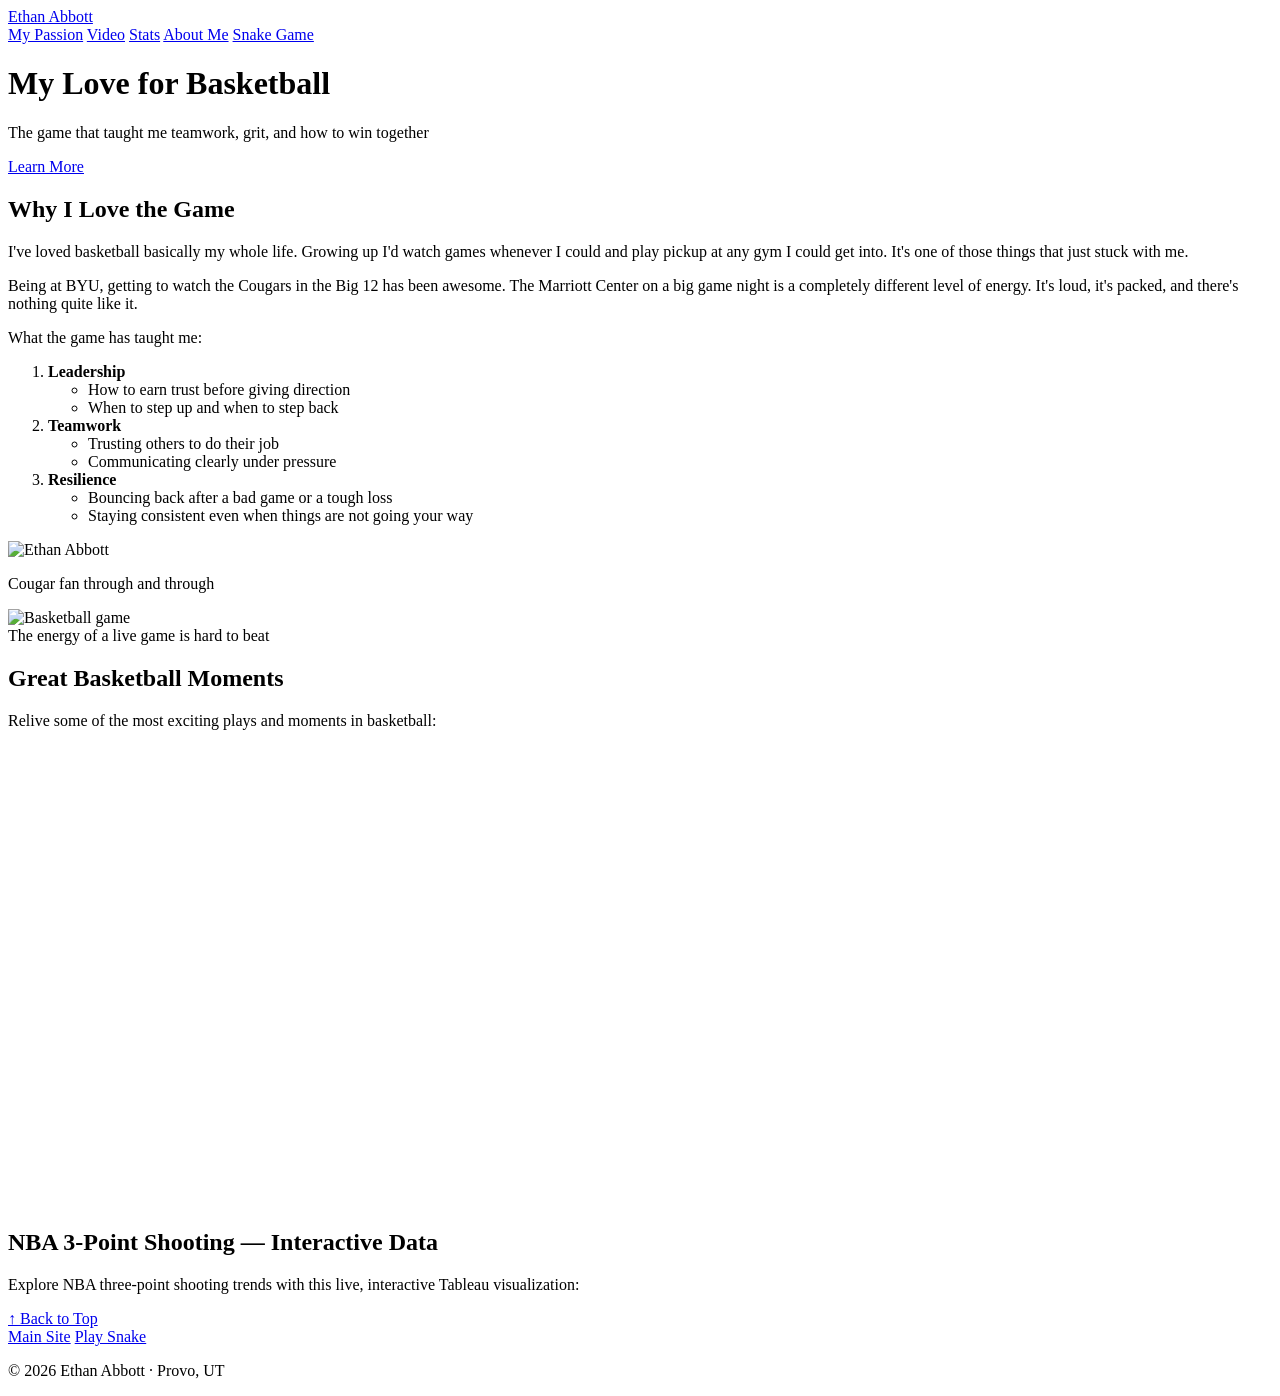
==== scratch.html @ e33ccd4f "Rename is201 final project/scratch.html to scratch.html" ====
<!DOCTYPE html>
<html lang="en">
<head>
    <meta charset="UTF-8">
    <meta name="viewport" content="width=device-width, initial-scale=1.0">
    <title>Basketball | Ethan Abbott</title>
    <link rel="stylesheet" href="scratch.css">
</head>
<body>

    <!-- ===== NAV ===== -->
    <nav id="top" class="scratch-nav">
        <div class="nav-inner">
            <a href="index.html" class="nav-brand">Ethan Abbott</a>
            <div class="nav-links">
                <a href="#passion">My Passion</a>
                <a href="#video-sec">Video</a>
                <a href="#tableau-sec">Stats</a>
                <a href="index.html">About Me</a>
                <a href="webapp.html" class="nav-cta">Snake Game</a>
            </div>
        </div>
    </nav>

    <!-- ===== HERO ===== -->
    <div class="hero-wrap">
        <div class="hero-inner">
            <h1>My Love for Basketball</h1>
            <p>The game that taught me teamwork, grit, and how to win together</p>
            <a href="#passion" class="hero-btn">Learn More</a>
        </div>
    </div>

    <!-- ===== PASSION SECTION ===== -->
    <div id="passion" class="sec-wrap">
        <div class="sec-inner">

            <div class="sec-head"><h2>Why I Love the Game</h2></div>

            <div class="two-col">
                <div class="col-text">
                    <p>
                        I've loved basketball basically my whole life. Growing up I'd watch games whenever I could
                        and play pickup at any gym I could get into. It's one of those things that just stuck with me.
                    </p>
                    <p>
                        Being at BYU, getting to watch the Cougars in the Big 12 has been awesome. The Marriott Center
                        on a big game night is a completely different level of energy. It's loud, it's packed, and
                        there's nothing quite like it.
                    </p>
                    <p>What the game has taught me:</p>
                    <ol class="fav-list">
                        <li><strong>Leadership</strong>
                            <ul class="player-list">
                                <li>How to earn trust before giving direction</li>
                                <li>When to step up and when to step back</li>
                            </ul>
                        </li>
                        <li><strong>Teamwork</strong>
                            <ul class="player-list">
                                <li>Trusting others to do their job</li>
                                <li>Communicating clearly under pressure</li>
                            </ul>
                        </li>
                        <li><strong>Resilience</strong>
                            <ul class="player-list">
                                <li>Bouncing back after a bad game or a tough loss</li>
                                <li>Staying consistent even when things are not going your way</li>
                            </ul>
                        </li>
                    </ol>
                </div>
                <div class="col-photo">
                    <img src="images/ethan.jpg" alt="Ethan Abbott" class="profile-pic">
                    <p class="photo-cap">Cougar fan through and through</p>
                </div>
            </div>
        </div>
    </div>

    <!-- ===== COURT IMAGE ===== -->
    <div class="full-img-wrap">
        <img
            src="https://upload.wikimedia.org/wikipedia/commons/thumb/7/73/Chicago_Bulls_vs_Detroit_Pistons_January_2019_%2847097406321%29.jpg/1280px-Chicago_Bulls_vs_Detroit_Pistons_January_2019_%2847097406321%29.jpg"
            alt="Basketball game"
            class="full-img">
        <div class="full-img-caption">The energy of a live game is hard to beat</div>
    </div>

    <!-- ===== YOUTUBE VIDEO (RUBRIC) ===== -->
    <div id="video-sec" class="sec-wrap alt">
        <div class="sec-inner">
            <div class="sec-head"><h2>Great Basketball Moments</h2></div>
            <p class="sec-intro">Relive some of the most exciting plays and moments in basketball:</p>
            <div class="video-box">
                <!-- RUBRIC: Embedded YouTube video -->
                <iframe
                    width="100%"
                    height="460"
                    src="https://www.youtube.com/embed/CkHQBQyDBLs"
                    title="Basketball Highlights"
                    frameborder="0"
                    allow="accelerometer; autoplay; clipboard-write; encrypted-media; gyroscope; picture-in-picture; web-share"
                    allowfullscreen>
                </iframe>
            </div>
        </div>
    </div>

    <!-- ===== TABLEAU (RUBRIC) ===== -->
    <div id="tableau-sec" class="sec-wrap">
        <div class="sec-inner">
            <div class="sec-head"><h2>NBA 3-Point Shooting &mdash; Interactive Data</h2></div>
            <p class="sec-intro">
                Explore NBA three-point shooting trends with this live, interactive Tableau visualization:
            </p>
            <div class="tableau-box">
                <!-- RUBRIC: Live interactive Tableau graph -->
                <div class='tableauPlaceholder' id='viz1' style='position:relative; width:100%;'>
                    <noscript>
                        <a href='#'>
                            <img alt='NBA 3 Pointers' src='https://public.tableau.com/static/images/NB/NBA3Pointers_15548396360400/Sheet2/1_rss.png' style='border:none' />
                        </a>
                    </noscript>
                    <object class='tableauViz' style='display:none; width:100%;'>
                        <param name='host_url' value='https%3A%2F%2Fpublic.tableau.com%2F' />
                        <param name='embed_code_version' value='3' />
                        <param name='site_root' value='' />
                        <param name='name' value='NBA3Pointers_15548396360400/Sheet2' />
                        <param name='tabs' value='no' />
                        <param name='toolbar' value='yes' />
                        <param name='animate_transition' value='yes' />
                        <param name='display_static_image' value='yes' />
                        <param name='display_spinner' value='yes' />
                        <param name='display_overlay' value='yes' />
                        <param name='display_count' value='yes' />
                        <param name='language' value='en-US' />
                    </object>
                </div>
                <script type='text/javascript'>
                    var divElement = document.getElementById('viz1');
                    var vizElement = divElement.getElementsByTagName('object')[0];
                    vizElement.style.width  = '100%';
                    vizElement.style.height = (divElement.offsetWidth * 0.75) + 'px';
                    var scriptElement = document.createElement('script');
                    scriptElement.src = 'https://public.tableau.com/javascripts/api/viz_v1.js';
                    vizElement.parentNode.insertBefore(scriptElement, vizElement);
                </script>
            </div>
        </div>
    </div>

    <!-- ===== FOOTER (back to top anchor — RUBRIC) ===== -->
    <footer class="scratch-footer">
        <div class="footer-inner">
            <a href="#top" class="back-top">&#8593; Back to Top</a>
            <div class="footer-links">
                <a href="index.html">Main Site</a>
                <a href="webapp.html">Play Snake</a>
            </div>
            <p class="footer-copy">&copy; 2026 Ethan Abbott &middot; Provo, UT</p>
        </div>
    </footer>

</body>
</html>
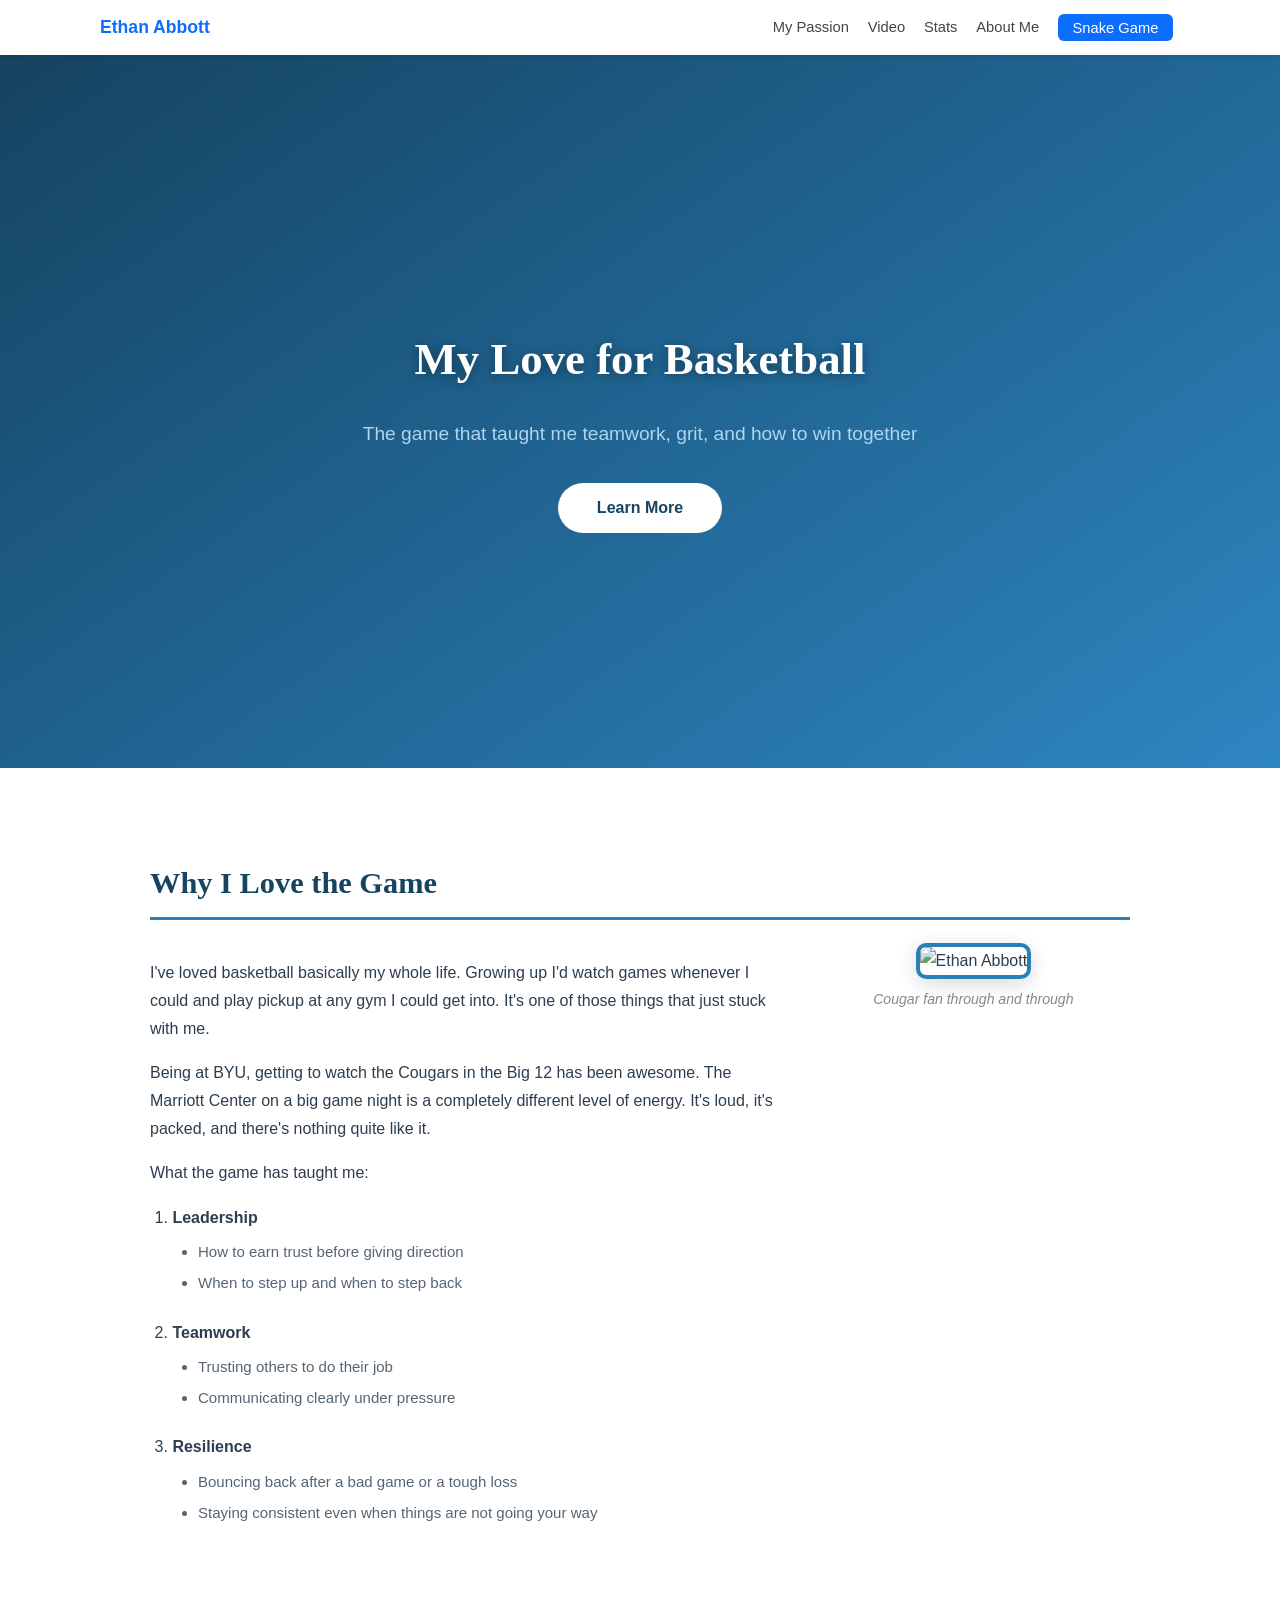
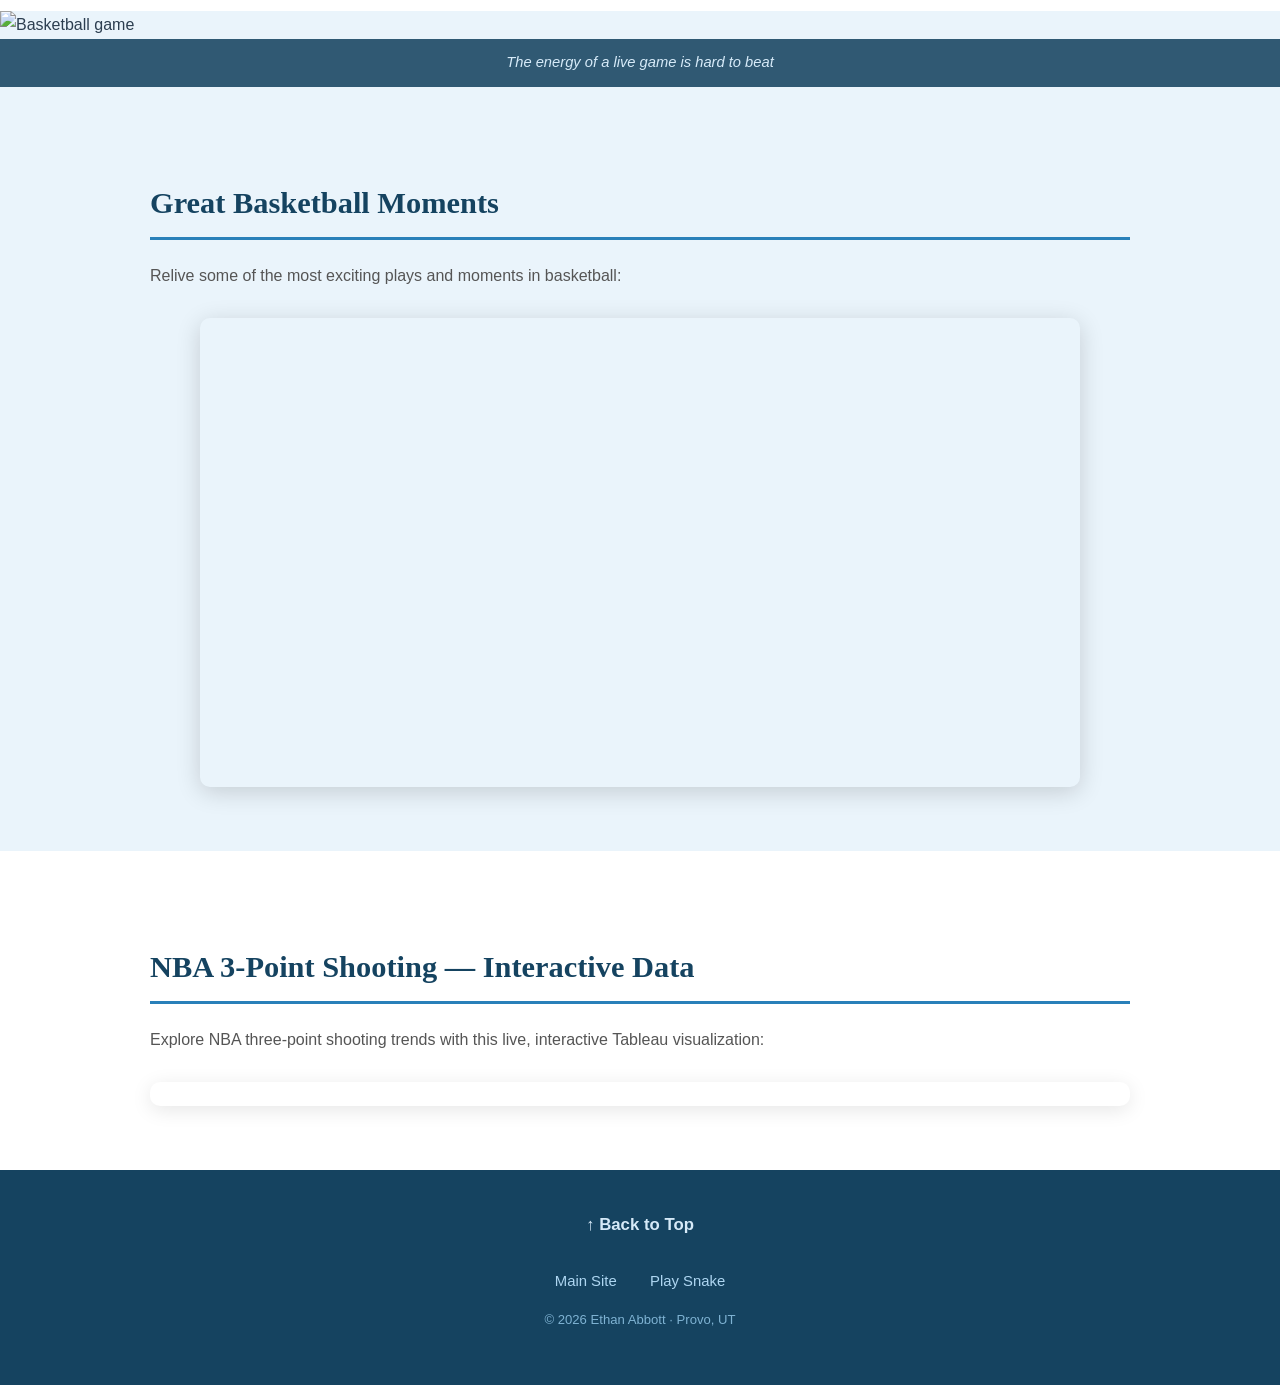
==== commit 2445c3fa: "Update scratch.html" ====
--- a/scratch.html
+++ b/scratch.html
@@ -71,7 +71,7 @@
                     </ol>
                 </div>
                 <div class="col-photo">
-                    <img src="images/ethan.jpg" alt="Ethan Abbott" class="profile-pic">
+                    <img src="images/Ethan.png" alt="Ethan Abbott" class="profile-pic">
                     <p class="photo-cap">Cougar fan through and through</p>
                 </div>
             </div>
--- a/scratch.css
+++ b/scratch.css
@@ -0,0 +1,323 @@
+/* ================================================
+   Scratch Page Stylesheet (Custom CSS 2)
+   Ethan Abbott — Basketball
+   ================================================ */
+
+/* 1. Global / Body */
+body {
+    margin: 0;
+    padding: 0;
+    font-family: 'Arial', Helvetica, sans-serif;
+    background-color: #eaf4fb;     /* RUBRIC: custom background color */
+    color: #2c3e50;
+    line-height: 1.75;
+}
+
+/* 2. Navigation */
+.scratch-nav {
+    background-color: #ffffff;
+    padding: 0.75rem 1.5rem;
+    position: sticky;
+    top: 0;
+    z-index: 999;
+    box-shadow: 0 1px 6px rgba(0,0,0,0.1);
+}
+
+.nav-inner {
+    max-width: 1080px;
+    margin: 0 auto;
+    display: flex;
+    justify-content: space-between;
+    align-items: center;
+    flex-wrap: wrap;
+    gap: 0.5rem;
+}
+
+.nav-brand {
+    color: #0d6efd;
+    font-weight: 700;
+    font-size: 1.1rem;
+    font-family: 'Arial', sans-serif;
+    text-decoration: none;
+}
+
+.nav-links a {
+    color: #444;
+    text-decoration: none;
+    margin: 0 0.45rem;
+    font-size: 0.92rem;
+    font-weight: 500;
+    transition: color 0.2s;
+}
+
+.nav-links a:hover {
+    color: #0d6efd;
+}
+
+.nav-cta {
+    background-color: #0d6efd;
+    color: #ffffff !important;
+    padding: 0.35rem 0.9rem;
+    border-radius: 6px;
+    text-decoration: none !important;
+    font-weight: 600;
+}
+
+.nav-cta:hover {
+    background-color: #0b5ed7 !important;
+    color: #ffffff !important;
+}
+
+/* 3. Hero */
+.hero-wrap {
+    background: linear-gradient(145deg, #154360 0%, #1f618d 45%, #2e86c1 100%);
+    min-height: 65vh;
+    display: flex;
+    align-items: center;
+    justify-content: center;
+    text-align: center;
+    padding: 4rem 1.5rem;
+}
+
+.hero-inner {
+    max-width: 680px;
+}
+
+.hero-inner h1 {
+    font-family: 'Georgia', serif;
+    font-size: 2.8rem;
+    color: #ffffff;
+    margin-bottom: 0.7rem;
+    text-shadow: 0 2px 12px rgba(0,0,0,0.4);
+}
+
+.hero-inner p {
+    font-size: 1.2rem;
+    color: #aed6f1;
+    margin-bottom: 2rem;
+}
+
+.hero-btn {
+    display: inline-block;
+    background-color: #ffffff;
+    color: #154360;
+    padding: 0.7rem 2.4rem;
+    border-radius: 30px;
+    text-decoration: none;
+    font-weight: bold;
+    font-size: 1rem;
+    transition: background-color 0.2s, transform 0.15s;
+}
+
+.hero-btn:hover {
+    background-color: #aed6f1;
+    transform: scale(1.04);
+}
+
+/* 4. Section containers (3 divs for layout — RUBRIC) */
+.sec-wrap {
+    padding: 4rem 1.5rem;
+    background-color: #ffffff;
+}
+
+.sec-wrap.alt {
+    background-color: #eaf4fb;
+}
+
+.sec-inner {
+    max-width: 980px;
+    margin: 0 auto;
+}
+
+/* 5. Section headers */
+.sec-head h2 {
+    font-family: 'Georgia', serif;
+    font-size: 1.9rem;
+    color: #154360;
+    border-bottom: 3px solid #2980b9;
+    padding-bottom: 0.45rem;
+    margin-bottom: 1.4rem;
+}
+
+.sec-intro {
+    font-size: 1rem;
+    color: #555;
+    margin-bottom: 1.75rem;
+}
+
+/* 6. Two-column layout */
+.two-col {
+    display: flex;
+    gap: 2.5rem;
+    flex-wrap: wrap;
+    align-items: flex-start;
+}
+
+.col-text {
+    flex: 2;
+    min-width: 280px;
+}
+
+.col-text p {
+    margin-bottom: 1rem;
+}
+
+.col-photo {
+    flex: 1;
+    min-width: 180px;
+    text-align: center;
+}
+
+.profile-pic {
+    width: 100%;
+    max-width: 220px;
+    border-radius: 10px;
+    border: 4px solid #2980b9;
+    box-shadow: 0 5px 20px rgba(0,0,0,0.15);
+}
+
+.photo-cap {
+    margin-top: 0.5rem;
+    font-style: italic;
+    color: #888;
+    font-size: 0.88rem;
+}
+
+/* 7. Full-width image */
+.full-img-wrap {
+    overflow: hidden;
+}
+
+.full-img {
+    width: 100%;
+    max-height: 420px;
+    object-fit: cover;
+    display: block;
+}
+
+.full-img-caption {
+    background: rgba(21, 67, 96, 0.87);
+    color: #d6eaf8;
+    text-align: center;
+    padding: 0.7rem 1rem;
+    font-style: italic;
+    font-size: 0.92rem;
+}
+
+/* 8. Favorites list (ordered + nested unordered — RUBRIC) */
+.fav-list {
+    font-size: 1rem;
+    line-height: 1.85;
+    color: #2c3e50;
+    padding-left: 1.4rem;
+}
+
+.fav-list > li {
+    margin-bottom: 1.3rem;
+}
+
+.player-list {
+    list-style-type: disc;
+    margin-top: 0.35rem;
+    padding-left: 1.6rem;
+    color: #566573;
+    font-size: 0.94rem;
+}
+
+.player-list li {
+    margin-bottom: 0.2rem;
+}
+
+/* 9. Tips grid */
+.tips-grid {
+    display: grid;
+    grid-template-columns: repeat(auto-fit, minmax(210px, 1fr));
+    gap: 1.4rem;
+}
+
+.tip-card {
+    background-color: #eaf4fb;
+    border: 1px solid #aed6f1;
+    border-radius: 10px;
+    padding: 1.4rem;
+}
+
+.tip-card h3 {
+    font-size: 1rem;
+    color: #154360;
+    margin-bottom: 0.55rem;
+}
+
+.tip-card p {
+    font-size: 0.93rem;
+    color: #555;
+    margin: 0;
+}
+
+/* 10. Video */
+.video-box {
+    border-radius: 10px;
+    overflow: hidden;
+    box-shadow: 0 5px 25px rgba(0,0,0,0.16);
+    max-width: 880px;
+    margin: 0 auto;
+}
+
+/* 11. Tableau */
+.tableau-box {
+    border-radius: 10px;
+    overflow: hidden;
+    box-shadow: 0 4px 20px rgba(0,0,0,0.1);
+    background: #ffffff;
+    padding: 0.75rem;
+}
+
+/* 12. Footer */
+.scratch-footer {
+    background-color: #154360;
+    color: #aed6f1;
+    padding: 2.5rem 1.5rem;
+    text-align: center;
+}
+
+.footer-inner {
+    max-width: 700px;
+    margin: 0 auto;
+}
+
+.back-top {
+    display: inline-block;
+    color: #d6eaf8;
+    text-decoration: none;
+    font-size: 1.05rem;
+    font-weight: bold;
+    margin-bottom: 1rem;
+    transition: color 0.2s;
+}
+
+.back-top:hover {
+    color: #ffffff;
+}
+
+.footer-links {
+    margin: 0.7rem 0;
+}
+
+.footer-links a {
+    color: #aed6f1;
+    text-decoration: none;
+    margin: 0 0.9rem;
+    font-size: 0.93rem;
+    transition: color 0.2s;
+}
+
+.footer-links a:hover {
+    color: #ffffff;
+    text-decoration: underline;
+}
+
+.footer-copy {
+    margin-top: 0.9rem;
+    font-size: 0.82rem;
+    color: #7fb3d3;
+}
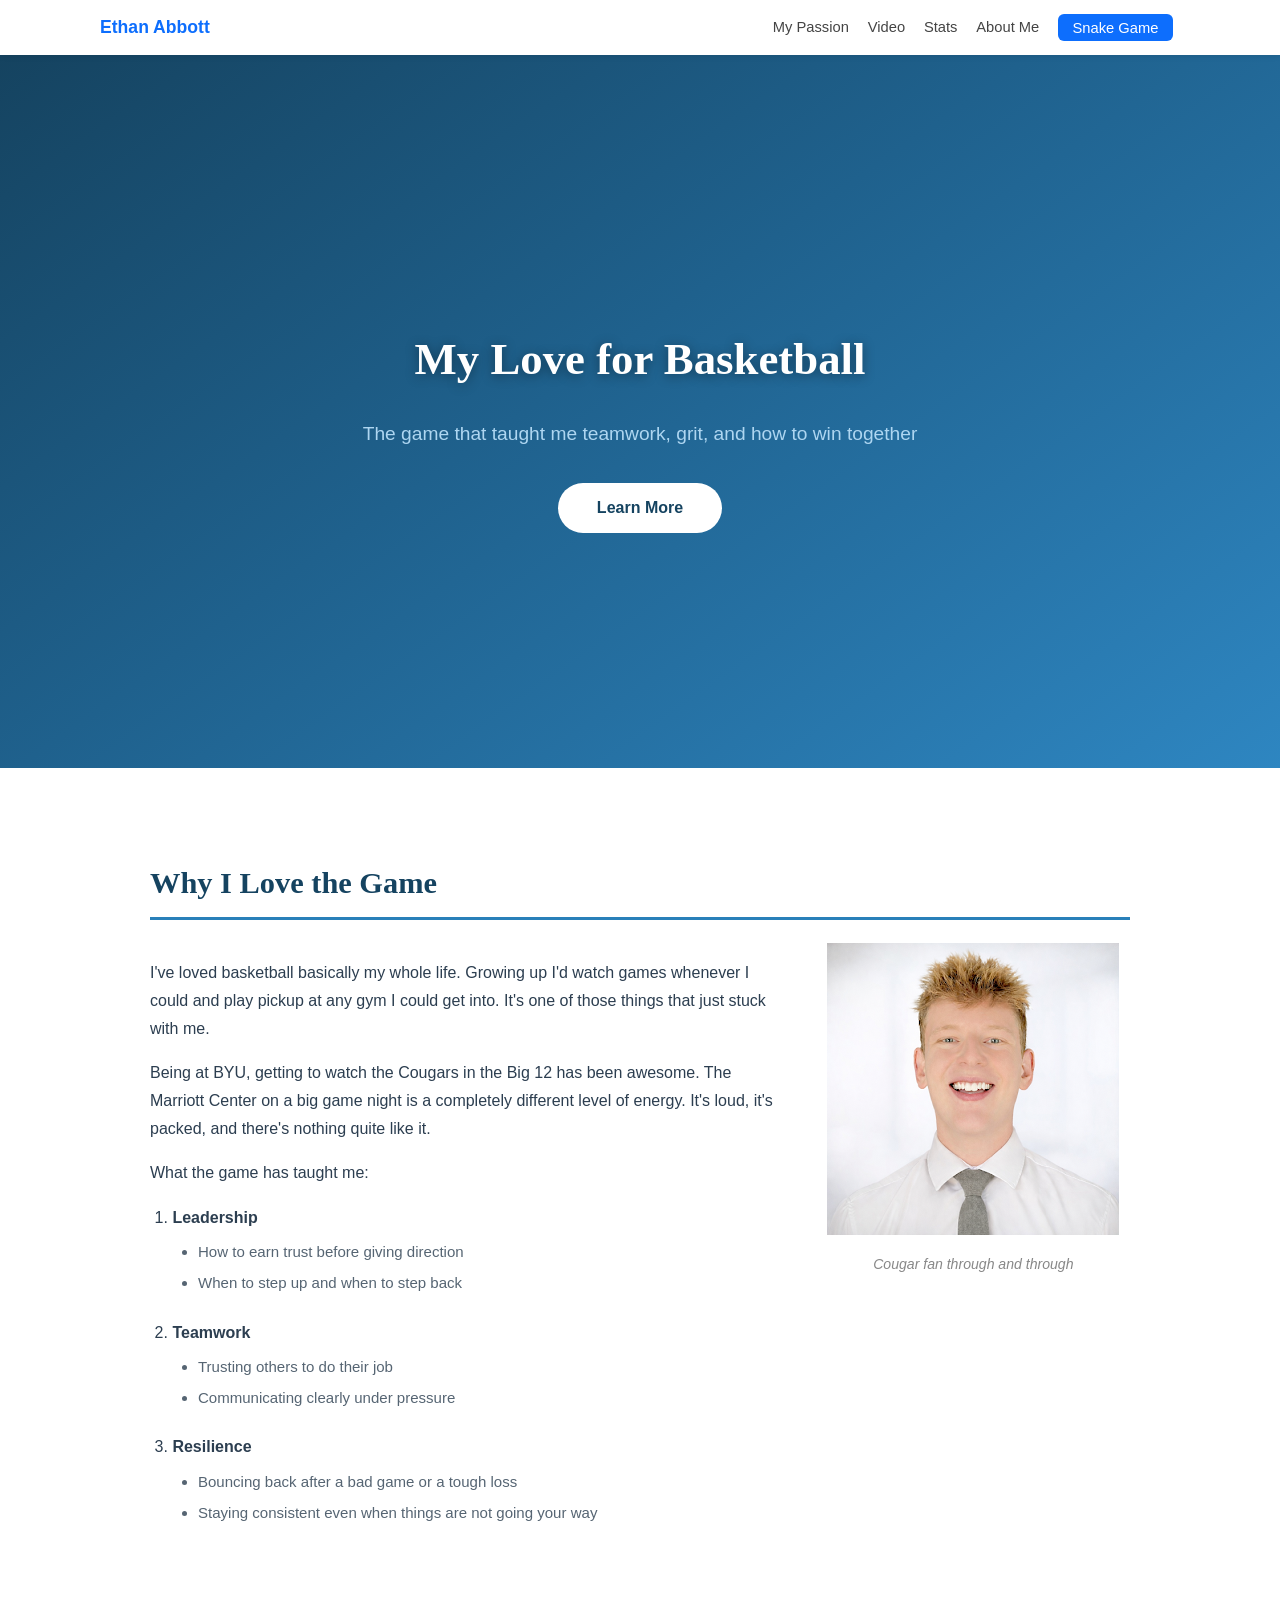
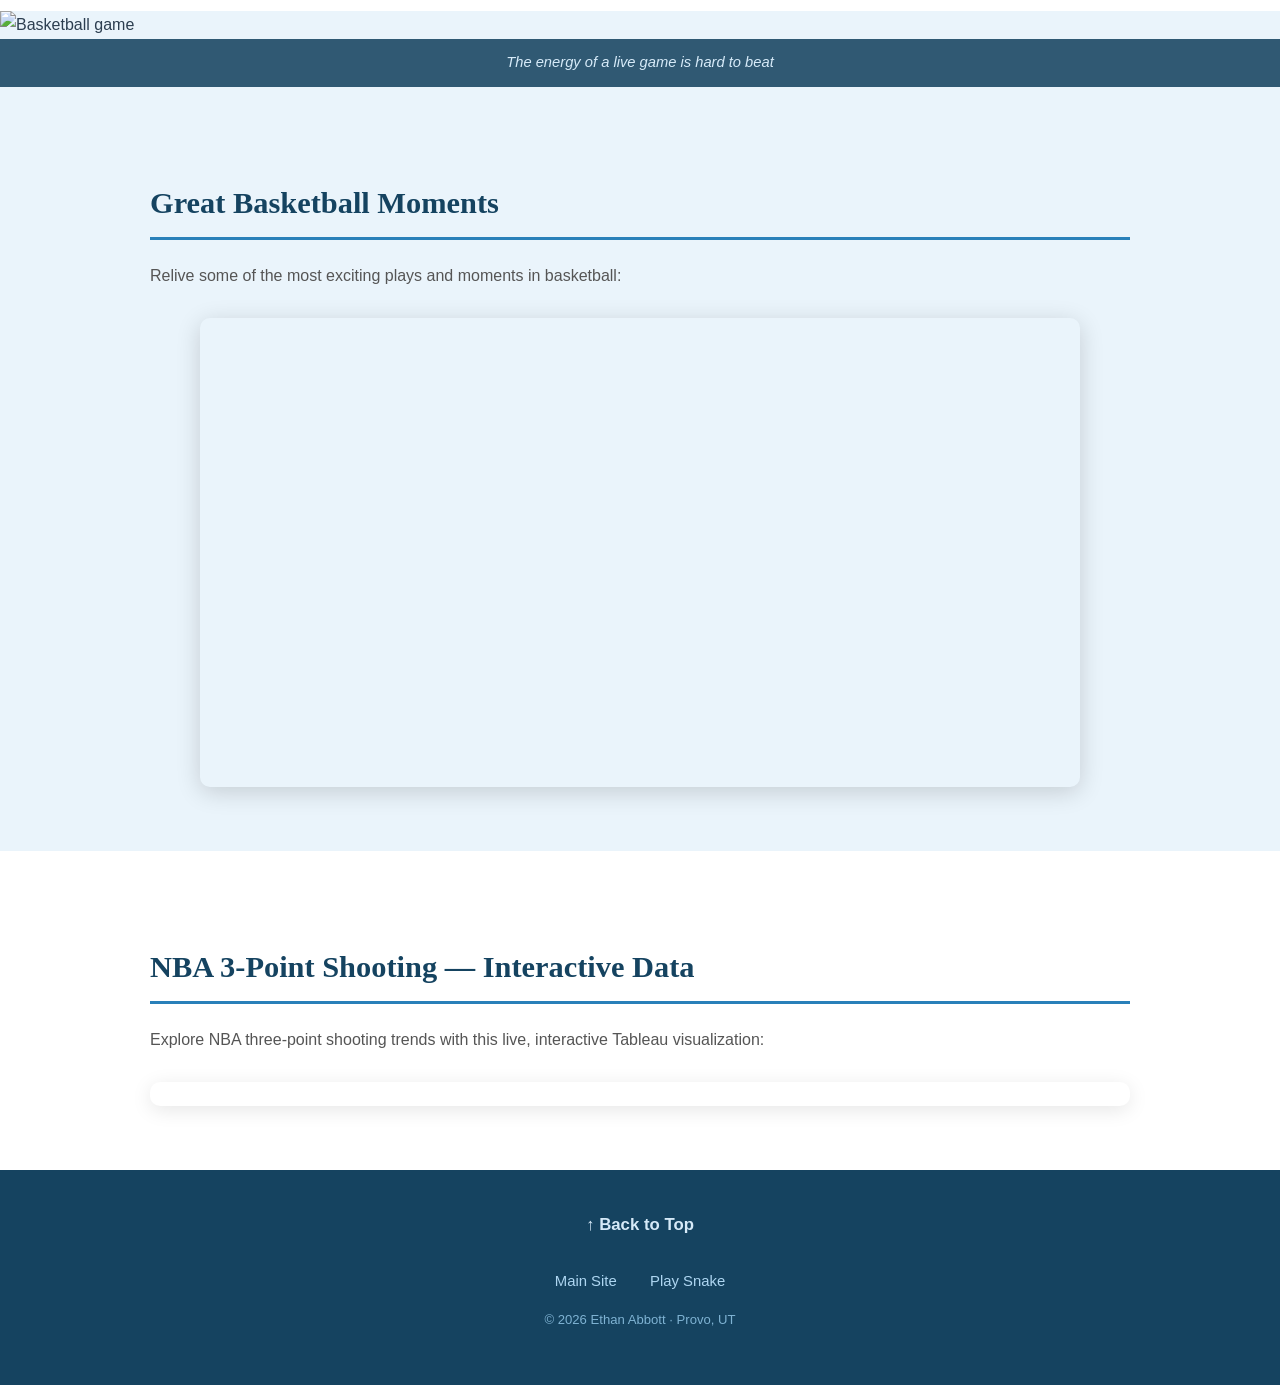
==== commit a3a68027: "Update scratch.html" ====
--- a/scratch.html
+++ b/scratch.html
@@ -71,7 +71,7 @@
                     </ol>
                 </div>
                 <div class="col-photo">
-                    <img src="images/Ethan.png" alt="Ethan Abbott" class="profile-pic">
+                    <img src="profile picture.png" alt="Ethan Abbott" class="profile-photo mb-4">
                     <p class="photo-cap">Cougar fan through and through</p>
                 </div>
             </div>
@@ -97,7 +97,7 @@
                 <iframe
                     width="100%"
                     height="460"
-                    src="https://www.youtube.com/embed/CkHQBQyDBLs"
+                    src="https://www.youtube.com/embed/waT_KFeffTs"
                     title="Basketball Highlights"
                     frameborder="0"
                     allow="accelerometer; autoplay; clipboard-write; encrypted-media; gyroscope; picture-in-picture; web-share"
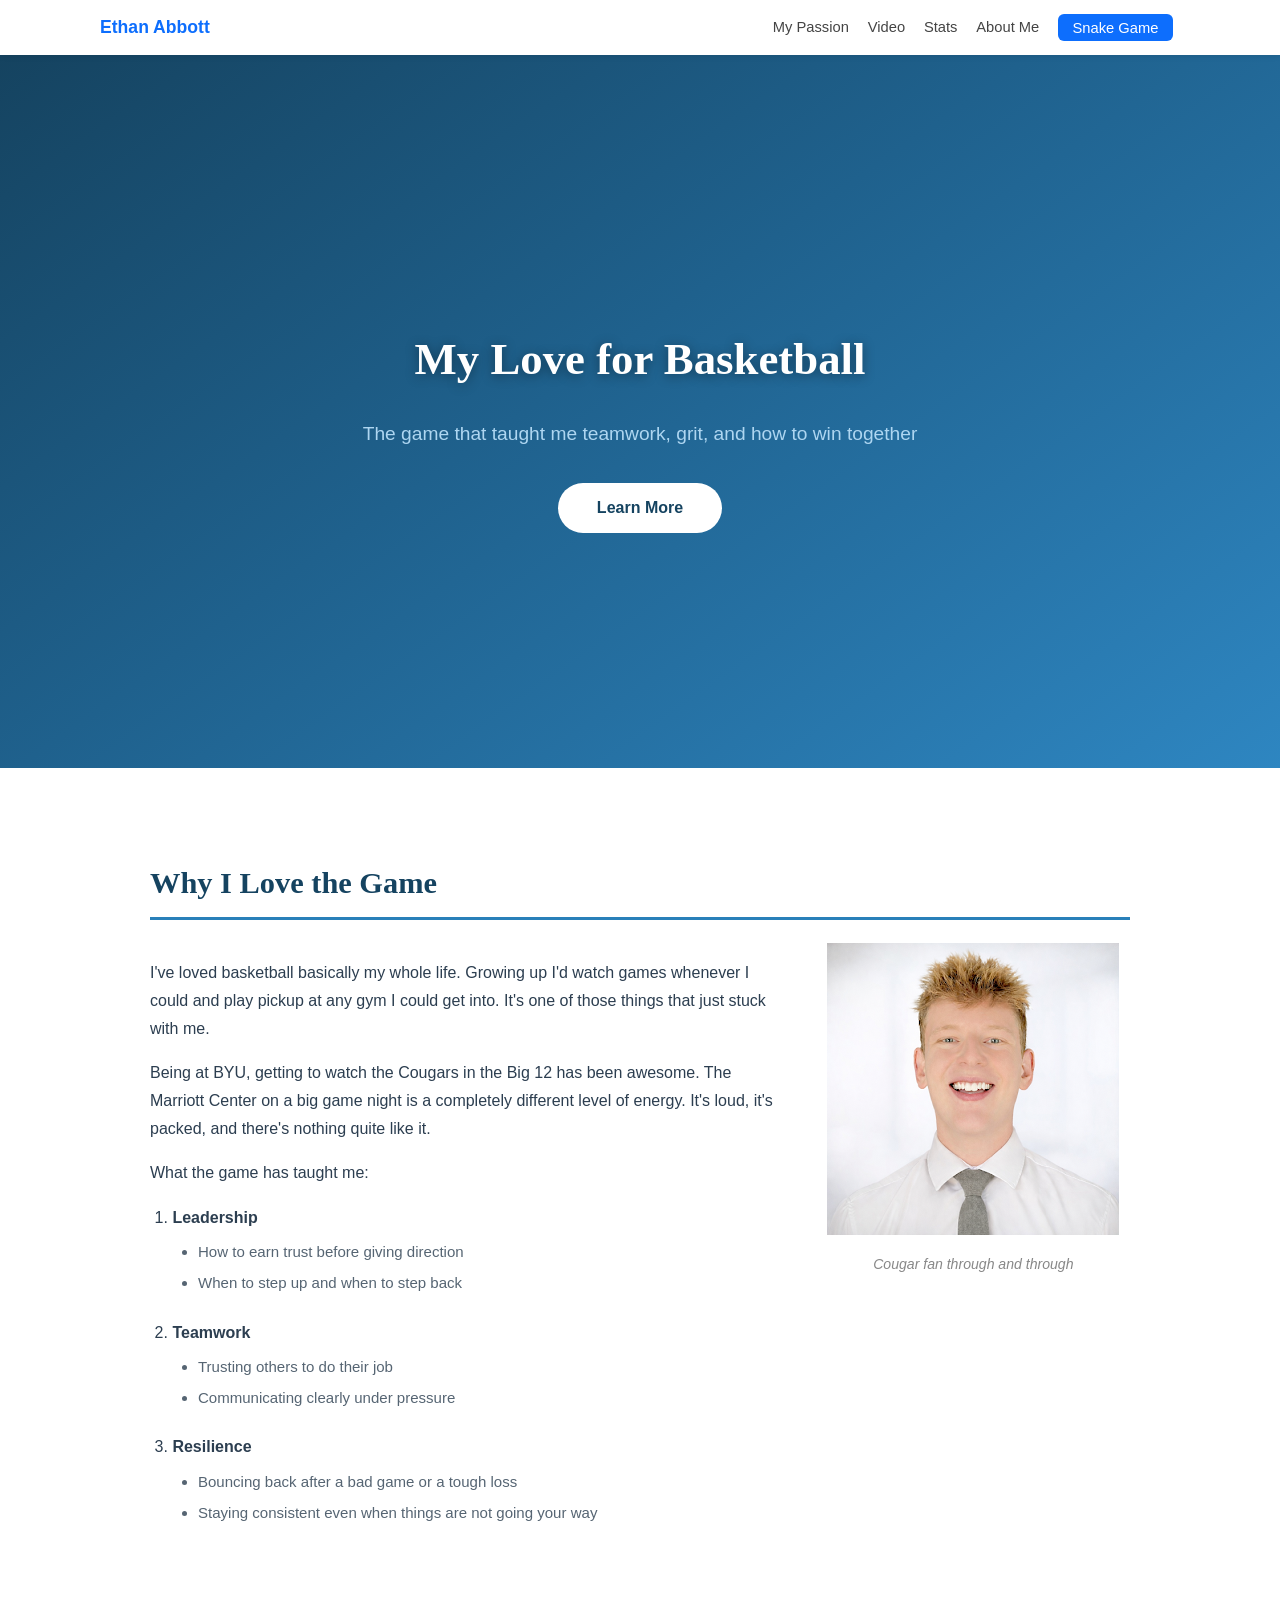
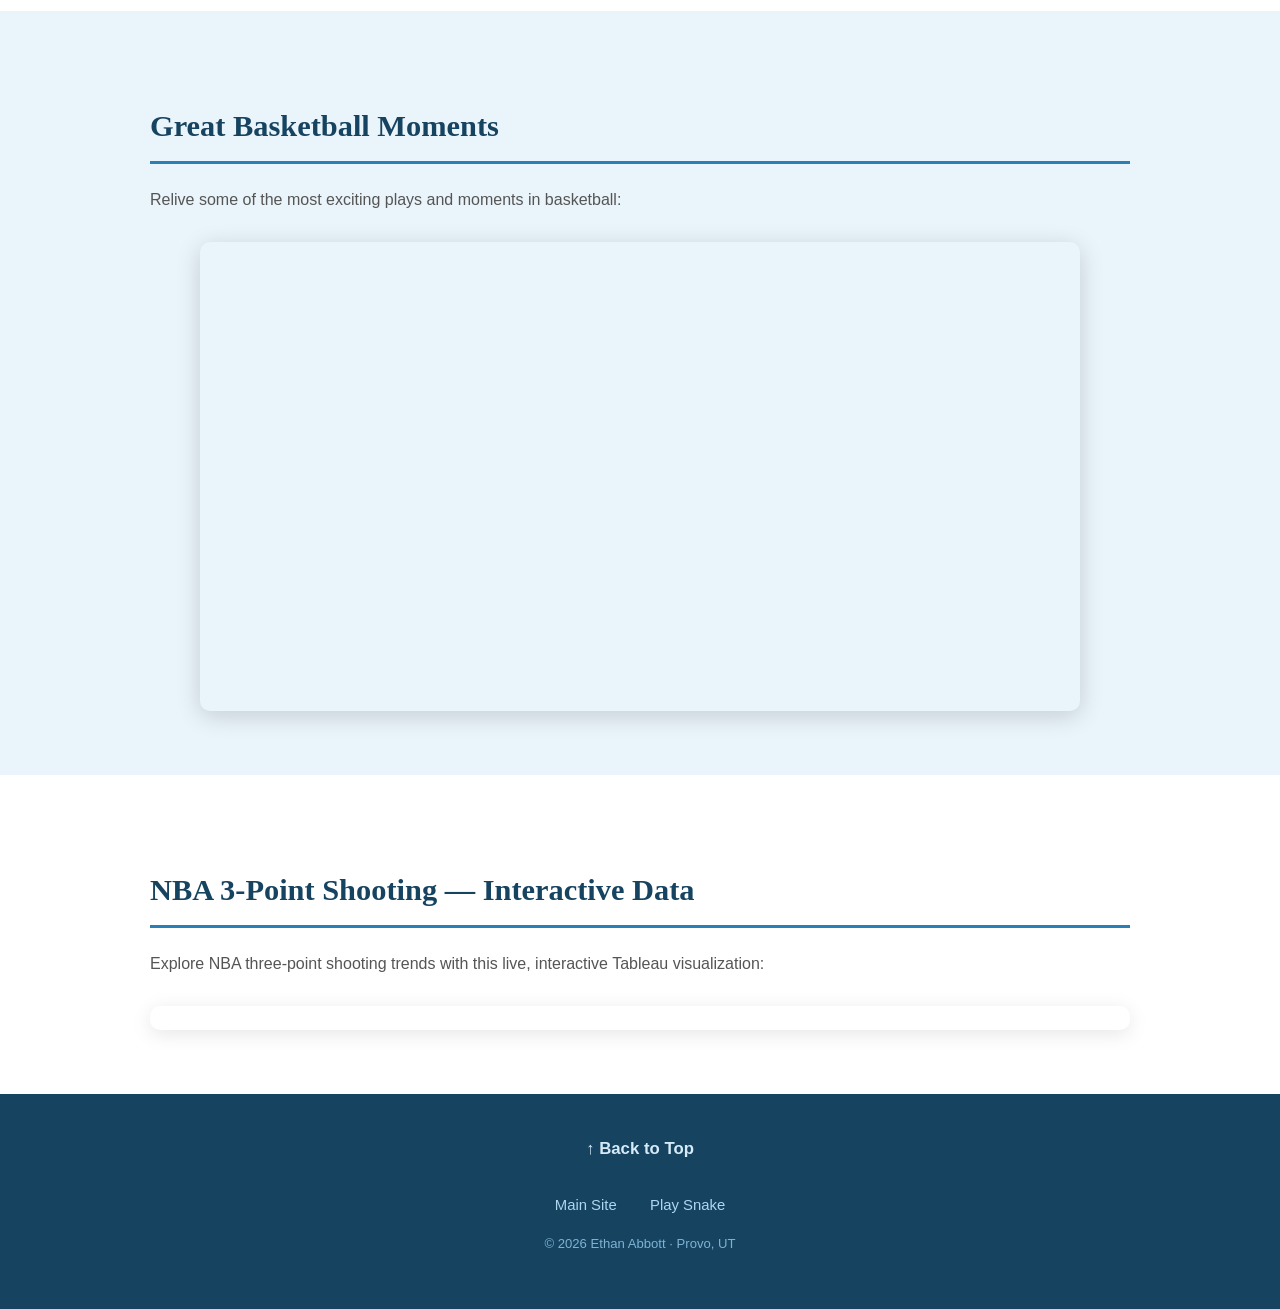
==== commit 86374eee: "Update scratch.html" ====
--- a/scratch.html
+++ b/scratch.html
@@ -78,14 +78,7 @@
         </div>
     </div>
 
-    <!-- ===== COURT IMAGE ===== -->
-    <div class="full-img-wrap">
-        <img
-            src="https://upload.wikimedia.org/wikipedia/commons/thumb/7/73/Chicago_Bulls_vs_Detroit_Pistons_January_2019_%2847097406321%29.jpg/1280px-Chicago_Bulls_vs_Detroit_Pistons_January_2019_%2847097406321%29.jpg"
-            alt="Basketball game"
-            class="full-img">
-        <div class="full-img-caption">The energy of a live game is hard to beat</div>
-    </div>
+
 
     <!-- ===== YOUTUBE VIDEO (RUBRIC) ===== -->
     <div id="video-sec" class="sec-wrap alt">
